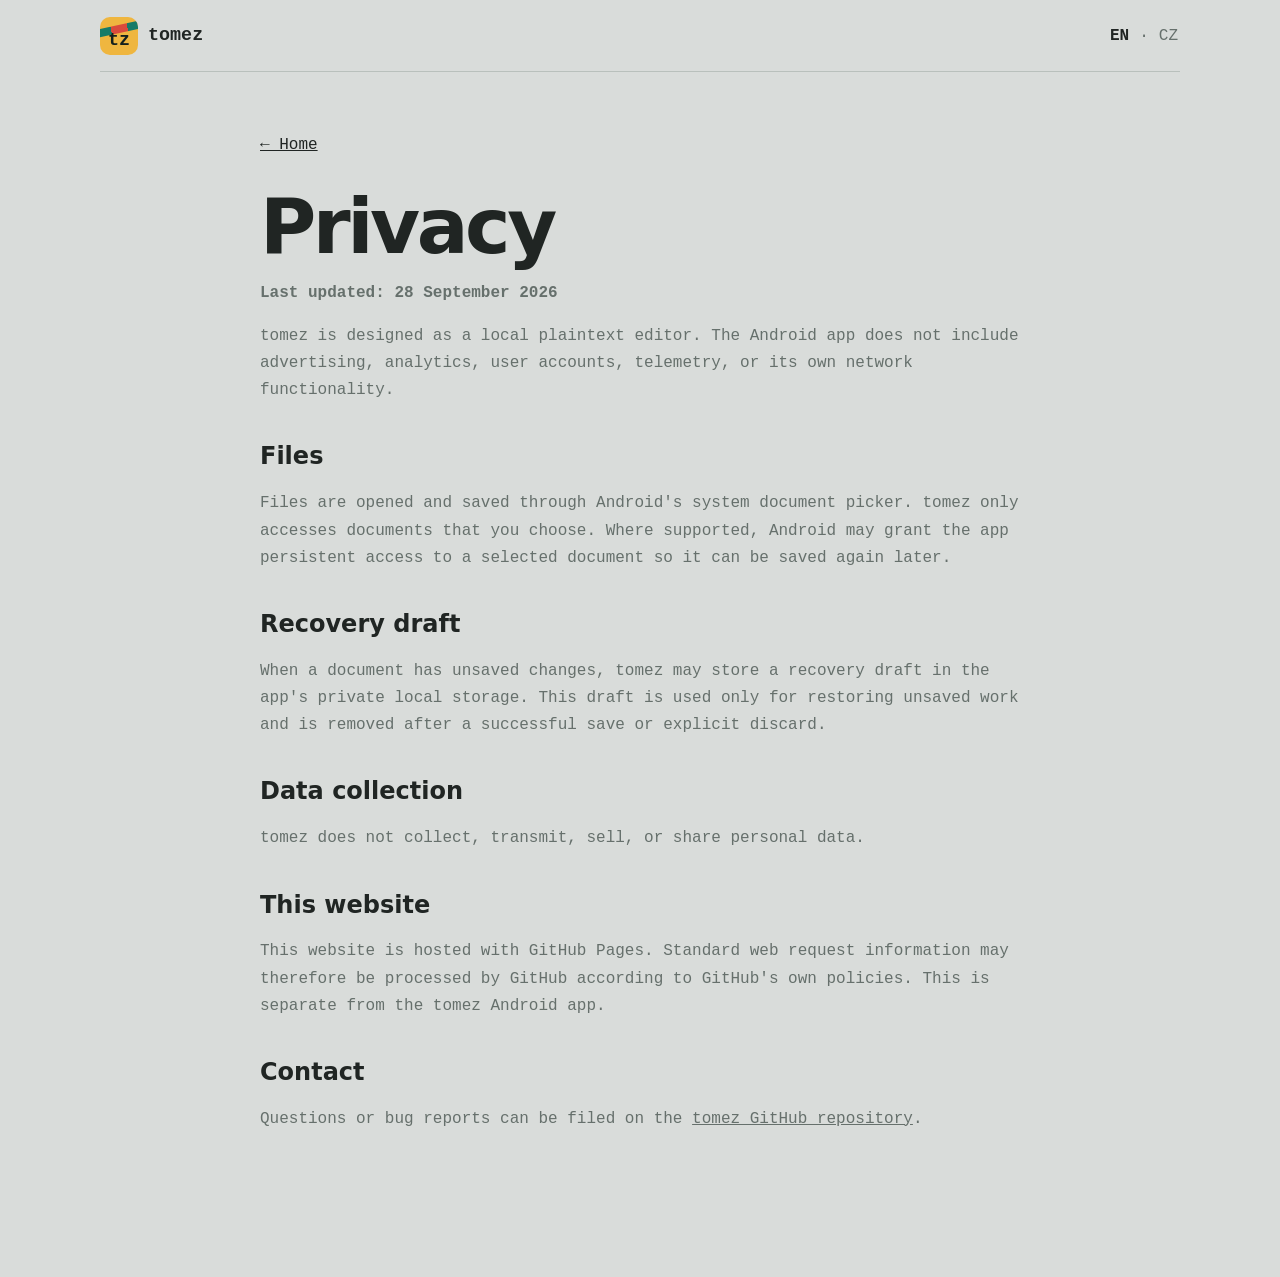
==== docs/privacy.html @ 4f69da72 "Add bilingual GitHub Pages skeleton" ====
<!doctype html>
<html lang="en">
<head>
  <meta charset="utf-8">
  <meta name="viewport" content="width=device-width,initial-scale=1">
  <meta name="theme-color" content="#d9dcda">
  <title>tomez — Privacy</title>
  <link rel="stylesheet" href="style.css">
</head>
<body>
  <header class="top">
    <a class="brand" href="./"><span class="mark" aria-hidden="true"><span>tz</span></span><strong>tomez</strong></a>
    <div class="langs">
      <button type="button" data-lang-button="en">EN</button><span>·</span><button type="button" data-lang-button="cs">CZ</button>
    </div>
  </header>

  <main class="privacy">
    <section data-lang="en">
      <a class="back" href="./">← Home</a>
      <h1>Privacy</h1>
      <p><strong>Last updated: 28 September 2026</strong></p>
      <p>tomez is designed as a local plaintext editor. The Android app does not include advertising, analytics, user accounts, telemetry, or its own network functionality.</p>

      <h2>Files</h2>
      <p>Files are opened and saved through Android's system document picker. tomez only accesses documents that you choose. Where supported, Android may grant the app persistent access to a selected document so it can be saved again later.</p>

      <h2>Recovery draft</h2>
      <p>When a document has unsaved changes, tomez may store a recovery draft in the app's private local storage. This draft is used only for restoring unsaved work and is removed after a successful save or explicit discard.</p>

      <h2>Data collection</h2>
      <p>tomez does not collect, transmit, sell, or share personal data.</p>

      <h2>This website</h2>
      <p>This website is hosted with GitHub Pages. Standard web request information may therefore be processed by GitHub according to GitHub's own policies. This is separate from the tomez Android app.</p>

      <h2>Contact</h2>
      <p>Questions or bug reports can be filed on the <a href="https://github.com/hanenashi/tomez">tomez GitHub repository</a>.</p>
    </section>

    <section data-lang="cs">
      <a class="back" href="./">← Domů</a>
      <h1>Soukromí</h1>
      <p><strong>Poslední aktualizace: 28. září 2026</strong></p>
      <p>tomez je navržen jako lokální editor prostého textu. Aplikace pro Android neobsahuje reklamy, analytiku, uživatelské účty, telemetrii ani vlastní síťové funkce.</p>

      <h2>Soubory</h2>
      <p>Soubory se otevírají a ukládají přes systémový výběr dokumentů Androidu. tomez přistupuje pouze k dokumentům, které sami vyberete. Pokud to Android a poskytovatel souboru dovolí, může aplikace získat trvalé oprávnění k vybranému dokumentu, aby jej bylo možné později znovu uložit.</p>

      <h2>Záchranný koncept</h2>
      <p>Pokud dokument obsahuje neuložené změny, tomez může uložit záchranný koncept do soukromého lokálního úložiště aplikace. Slouží pouze k obnovení neuložené práce a po úspěšném uložení nebo výslovném zahození změn se odstraní.</p>

      <h2>Sběr dat</h2>
      <p>tomez neshromažďuje, neodesílá, neprodává ani nesdílí osobní údaje.</p>

      <h2>Tento web</h2>
      <p>Tento web je hostován pomocí GitHub Pages. GitHub proto může zpracovávat běžné údaje webových požadavků podle vlastních pravidel. To je oddělené od aplikace tomez pro Android.</p>

      <h2>Kontakt</h2>
      <p>Dotazy a hlášení chyb lze posílat přes <a href="https://github.com/hanenashi/tomez">repozitář tomez na GitHubu</a>.</p>
    </section>
  </main>

  <script>
    const blocks = [...document.querySelectorAll('[data-lang]')];
    const buttons = [...document.querySelectorAll('[data-lang-button]')];
    function setLang(lang) {
      const chosen = lang === 'cs' ? 'cs' : 'en';
      document.documentElement.lang = chosen;
      blocks.forEach(el => el.hidden = el.dataset.lang !== chosen);
      buttons.forEach(button => button.classList.toggle('active', button.dataset.langButton === chosen));
      localStorage.setItem('tomez-lang', chosen);
    }
    buttons.forEach(button => button.addEventListener('click', () => setLang(button.dataset.langButton)));
    const saved = localStorage.getItem('tomez-lang');
    setLang(saved || (navigator.language.toLowerCase().startsWith('cs') ? 'cs' : 'en'));
  </script>
</body>
</html>
---- docs/style.css ----
:root {
  color-scheme: light dark;
  --bg: #d9dcda;
  --surface: #eef0ef;
  --ink: #202523;
  --muted: #66706c;
  --line: #b9c0bc;
  --accent: #188b79;
  --warm: #efb63f;
  --red: #d94a3c;
  --green: #167b68;
}

* { box-sizing: border-box; }

html { font-family: ui-monospace, SFMono-Regular, Menlo, Consolas, monospace; }

body {
  margin: 0;
  min-height: 100vh;
  background: var(--bg);
  color: var(--ink);
}

a { color: inherit; }

.top, main, footer {
  width: min(1080px, calc(100% - 32px));
  margin-inline: auto;
}

.top {
  min-height: 72px;
  display: flex;
  align-items: center;
  justify-content: space-between;
  border-bottom: 1px solid var(--line);
}

.brand {
  display: inline-flex;
  align-items: center;
  gap: 10px;
  text-decoration: none;
  font-size: 1.15rem;
}

.mark {
  width: 38px;
  height: 38px;
  border-radius: 10px;
  display: grid;
  place-items: center;
  background: var(--warm);
  overflow: hidden;
  position: relative;
  color: #15211d;
  font-weight: 900;
}

.mark::before {
  content: "";
  position: absolute;
  inset: 8px -6px auto;
  height: 8px;
  background: linear-gradient(90deg, var(--green) 0 34%, var(--red) 34% 67%, var(--green) 67%);
  transform: rotate(-12deg);
}

.mark span { position: relative; z-index: 1; margin-top: 9px; }

.langs { display: flex; gap: 8px; align-items: center; color: var(--muted); }

.langs button {
  border: 0;
  background: transparent;
  color: inherit;
  font: inherit;
  cursor: pointer;
  padding: 8px 2px;
}

.langs button.active { color: var(--ink); font-weight: 700; }

.hero {
  display: grid;
  grid-template-columns: 1.25fr .75fr;
  gap: clamp(32px, 7vw, 88px);
  align-items: center;
  padding: clamp(64px, 10vw, 120px) 0 72px;
}

.eyebrow {
  color: var(--accent);
  font-weight: 700;
  margin: 0 0 14px;
}

h1 {
  font-family: system-ui, sans-serif;
  font-size: clamp(2.45rem, 7vw, 5.6rem);
  line-height: .96;
  letter-spacing: -.045em;
  margin: 0;
  max-width: 850px;
}

.lead {
  color: var(--muted);
  max-width: 720px;
  line-height: 1.7;
  font-size: 1.03rem;
  margin: 28px 0;
}

.actions { display: flex; flex-wrap: wrap; gap: 10px; }

.button {
  display: inline-block;
  border: 1px solid var(--ink);
  padding: 12px 16px;
  text-decoration: none;
  border-radius: 8px;
  font-weight: 700;
}

.button:hover { background: var(--ink); color: var(--surface); }

.button.muted {
  border-color: var(--line);
  color: var(--muted);
  cursor: default;
}

.card {
  aspect-ratio: 1;
  width: min(100%, 340px);
  justify-self: center;
  border-radius: 27%;
  background: #efb63f;
  border: 4px solid #19201e;
  box-shadow: 0 18px 40px rgb(0 0 0 / .12);
  overflow: hidden;
  position: relative;
  display: grid;
  place-items: center;
}

.hatstripe {
  position: absolute;
  width: 130%;
  height: 30%;
  left: -12%;
  top: 13%;
  transform: rotate(-13deg);
  background:
    linear-gradient(#1a201e 0 5%, transparent 5% 95%, #1a201e 95%),
    repeating-linear-gradient(90deg, var(--green) 0 48px, #f5d66c 48px 74px, var(--red) 74px 112px);
}

.mini-logo {
  position: relative;
  font-family: system-ui, sans-serif;
  font-weight: 1000;
  font-size: clamp(5rem, 16vw, 9rem);
  letter-spacing: -.12em;
  margin-right: .12em;
  color: #1a201e;
  transform: translateY(10%);
}

.terminal {
  position: absolute;
  bottom: 9%;
  left: 10%;
  right: 10%;
  border-top: 3px solid #1a201e;
  padding-top: 10px;
  font-weight: 700;
}

.cursor {
  display: inline-block;
  width: .7em;
  height: 1.15em;
  margin-left: .35em;
  vertical-align: -.2em;
  background: var(--green);
}

.features {
  display: grid;
  grid-template-columns: repeat(4, 1fr);
  border-top: 1px solid var(--line);
  border-bottom: 1px solid var(--line);
}

.features article { padding: 28px 24px 32px 0; }

.features article + article {
  border-left: 1px solid var(--line);
  padding-left: 24px;
}

.features h2 {
  font-family: system-ui, sans-serif;
  font-size: 1rem;
  margin: 0 0 10px;
}

.features p {
  color: var(--muted);
  line-height: 1.55;
  font-size: .9rem;
  margin: 0;
}

footer {
  min-height: 92px;
  display: flex;
  align-items: center;
  justify-content: space-between;
  color: var(--muted);
  font-size: .85rem;
}

footer nav { display: flex; gap: 18px; }
footer a { text-decoration: none; }
footer a:hover { color: var(--ink); }

[hidden] { display: none !important; }

.privacy {
  max-width: 760px;
  padding: 64px 0 100px;
}

.privacy h1 { font-size: clamp(2.4rem, 8vw, 4.8rem); }
.privacy h2 { font-family: system-ui, sans-serif; margin-top: 38px; }
.privacy p, .privacy li { color: var(--muted); line-height: 1.7; }
.privacy .back { display: inline-block; margin-bottom: 36px; }

@media (max-width: 760px) {
  .hero { grid-template-columns: 1fr; padding-top: 48px; }
  .card { width: min(72vw, 300px); order: -1; }
  .features { grid-template-columns: 1fr; }
  .features article, .features article + article {
    border-left: 0;
    border-top: 1px solid var(--line);
    padding: 22px 0;
  }
  .features article:first-child { border-top: 0; }
}

@media (prefers-color-scheme: dark) {
  :root {
    --bg: #1c1e22;
    --surface: #26282c;
    --ink: #efefef;
    --muted: #a5a5a5;
    --line: #464646;
    --accent: #97c5c3;
  }
}
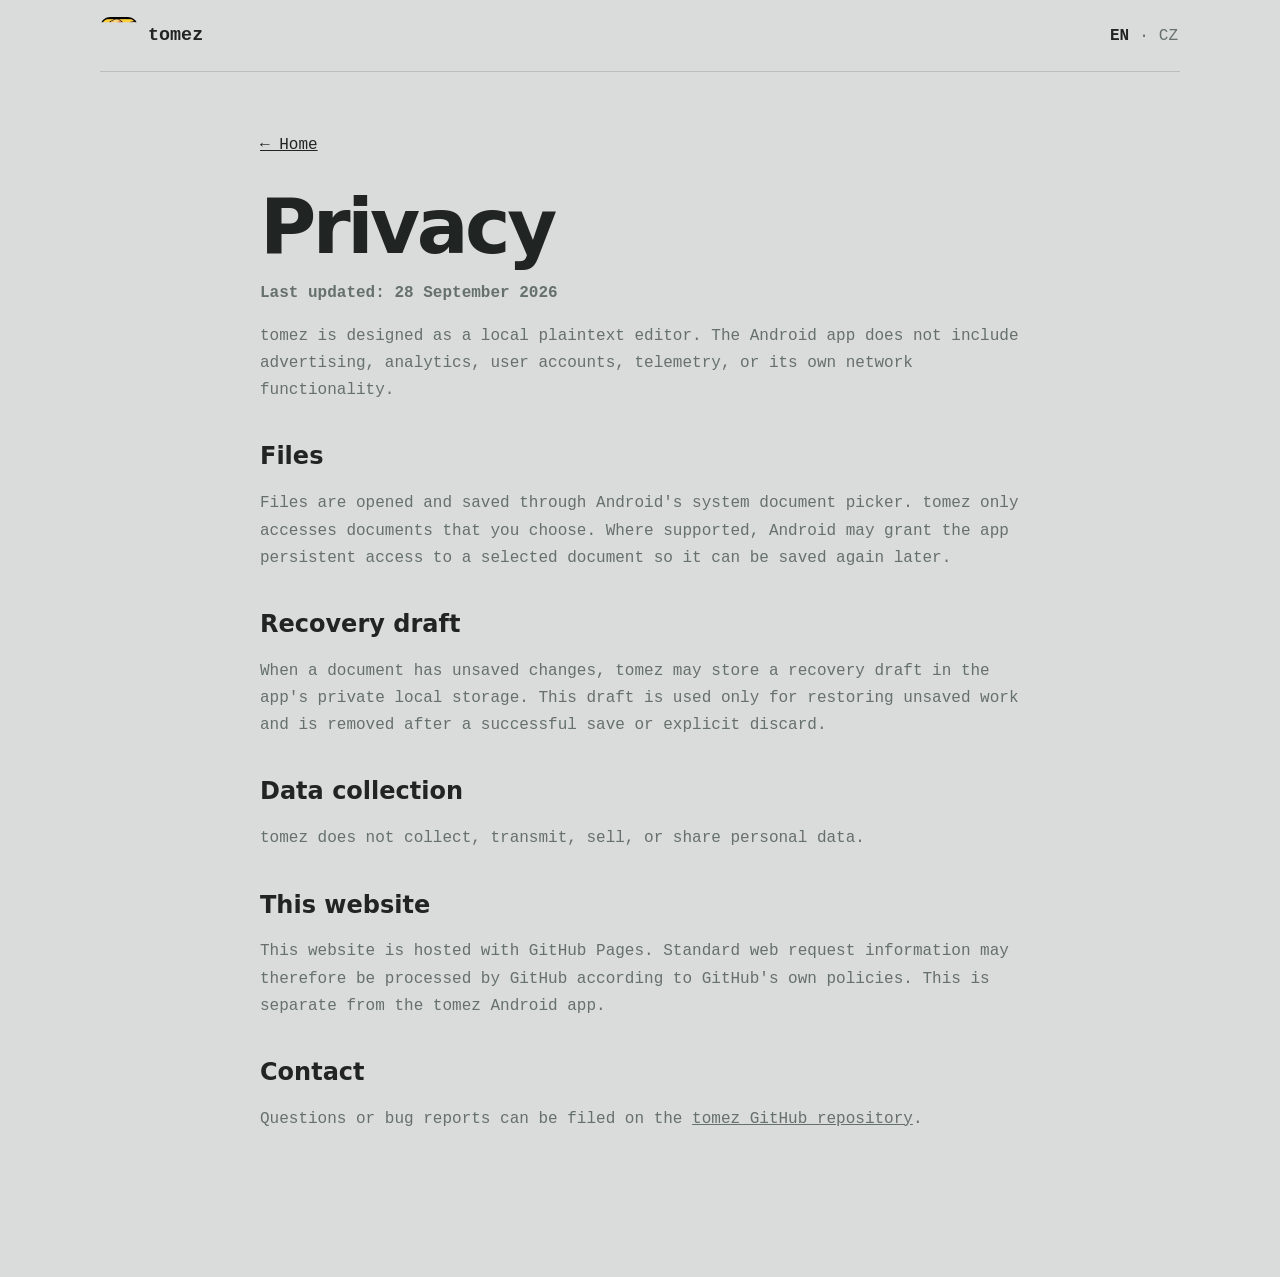
==== commit 7126db36: "Use tomez mascot on site and README" ====
--- a/docs/privacy.html
+++ b/docs/privacy.html
@@ -9,7 +9,7 @@
 </head>
 <body>
   <header class="top">
-    <a class="brand" href="./"><span class="mark" aria-hidden="true"><span>tz</span></span><strong>tomez</strong></a>
+    <a class="brand" href="./"><img class="brand-icon" src="assets/tomez.png" alt="" aria-hidden="true"><strong>tomez</strong></a>
     <div class="langs">
       <button type="button" data-lang-button="en">EN</button><span>·</span><button type="button" data-lang-button="cs">CZ</button>
     </div>
--- a/docs/style.css
+++ b/docs/style.css
@@ -45,29 +45,13 @@
   font-size: 1.15rem;
 }
 
-.mark {
+.brand-icon {
   width: 38px;
   height: 38px;
   border-radius: 10px;
-  display: grid;
-  place-items: center;
-  background: var(--warm);
-  overflow: hidden;
-  position: relative;
-  color: #15211d;
-  font-weight: 900;
-}
-
-.mark::before {
-  content: "";
-  position: absolute;
-  inset: 8px -6px auto;
-  height: 8px;
-  background: linear-gradient(90deg, var(--green) 0 34%, var(--red) 34% 67%, var(--green) 67%);
-  transform: rotate(-12deg);
-}
-
-.mark span { position: relative; z-index: 1; margin-top: 9px; }
+  display: block;
+  object-fit: cover;
+}
 
 .langs { display: flex; gap: 8px; align-items: center; color: var(--muted); }
 
@@ -137,55 +121,15 @@
   width: min(100%, 340px);
   justify-self: center;
   border-radius: 27%;
-  background: #efb63f;
-  border: 4px solid #19201e;
   box-shadow: 0 18px 40px rgb(0 0 0 / .12);
   overflow: hidden;
-  position: relative;
-  display: grid;
-  place-items: center;
-}
-
-.hatstripe {
-  position: absolute;
-  width: 130%;
-  height: 30%;
-  left: -12%;
-  top: 13%;
-  transform: rotate(-13deg);
-  background:
-    linear-gradient(#1a201e 0 5%, transparent 5% 95%, #1a201e 95%),
-    repeating-linear-gradient(90deg, var(--green) 0 48px, #f5d66c 48px 74px, var(--red) 74px 112px);
-}
-
-.mini-logo {
-  position: relative;
-  font-family: system-ui, sans-serif;
-  font-weight: 1000;
-  font-size: clamp(5rem, 16vw, 9rem);
-  letter-spacing: -.12em;
-  margin-right: .12em;
-  color: #1a201e;
-  transform: translateY(10%);
-}
-
-.terminal {
-  position: absolute;
-  bottom: 9%;
-  left: 10%;
-  right: 10%;
-  border-top: 3px solid #1a201e;
-  padding-top: 10px;
-  font-weight: 700;
-}
-
-.cursor {
-  display: inline-block;
-  width: .7em;
-  height: 1.15em;
-  margin-left: .35em;
-  vertical-align: -.2em;
-  background: var(--green);
+}
+
+.hero-mascot {
+  width: 100%;
+  height: 100%;
+  display: block;
+  object-fit: cover;
 }
 
 .features {
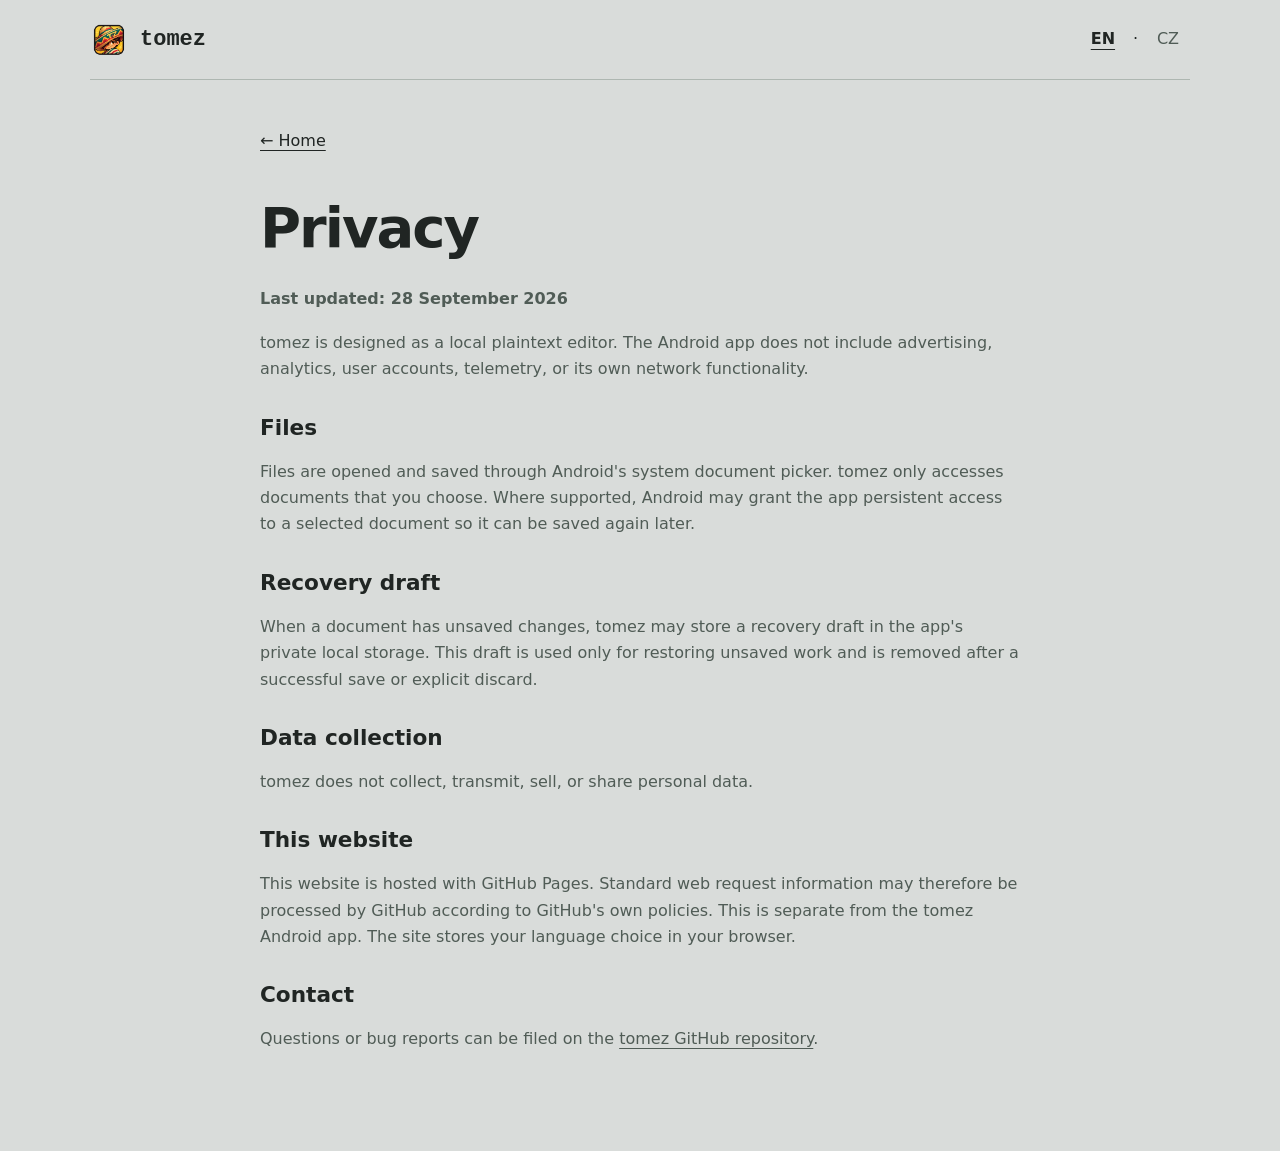
==== commit 4658637c: "Rewrite Pages copy and add illustrated quick help" ====
--- a/docs/privacy.html
+++ b/docs/privacy.html
@@ -9,7 +9,7 @@
 </head>
 <body>
   <header class="top">
-    <a class="brand" href="./"><img class="brand-icon" src="assets/tomez.png" alt="" aria-hidden="true"><strong>tomez</strong></a>
+    <a class="brand" href="./"><img class="brand-icon" src="assets/icon.png" alt="" aria-hidden="true"><strong>tomez</strong></a>
     <div class="langs">
       <button type="button" data-lang-button="en">EN</button><span>·</span><button type="button" data-lang-button="cs">CZ</button>
     </div>
@@ -32,13 +32,13 @@
       <p>tomez does not collect, transmit, sell, or share personal data.</p>
 
       <h2>This website</h2>
-      <p>This website is hosted with GitHub Pages. Standard web request information may therefore be processed by GitHub according to GitHub's own policies. This is separate from the tomez Android app.</p>
+      <p>This website is hosted with GitHub Pages. Standard web request information may therefore be processed by GitHub according to GitHub's own policies. This is separate from the tomez Android app. The site stores your language choice in your browser.</p>
 
       <h2>Contact</h2>
       <p>Questions or bug reports can be filed on the <a href="https://github.com/hanenashi/tomez">tomez GitHub repository</a>.</p>
     </section>
 
-    <section data-lang="cs">
+    <section data-lang="cs" lang="cs" hidden>
       <a class="back" href="./">← Domů</a>
       <h1>Soukromí</h1>
       <p><strong>Poslední aktualizace: 28. září 2026</strong></p>
@@ -54,26 +54,13 @@
       <p>tomez neshromažďuje, neodesílá, neprodává ani nesdílí osobní údaje.</p>
 
       <h2>Tento web</h2>
-      <p>Tento web je hostován pomocí GitHub Pages. GitHub proto může zpracovávat běžné údaje webových požadavků podle vlastních pravidel. To je oddělené od aplikace tomez pro Android.</p>
+      <p>Tento web je hostován pomocí GitHub Pages. GitHub proto může zpracovávat běžné údaje webových požadavků podle vlastních pravidel. To je oddělené od aplikace tomez pro Android. Web si v prohlížeči pamatuje zvolený jazyk.</p>
 
       <h2>Kontakt</h2>
       <p>Dotazy a hlášení chyb lze posílat přes <a href="https://github.com/hanenashi/tomez">repozitář tomez na GitHubu</a>.</p>
     </section>
   </main>
 
-  <script>
-    const blocks = [...document.querySelectorAll('[data-lang]')];
-    const buttons = [...document.querySelectorAll('[data-lang-button]')];
-    function setLang(lang) {
-      const chosen = lang === 'cs' ? 'cs' : 'en';
-      document.documentElement.lang = chosen;
-      blocks.forEach(el => el.hidden = el.dataset.lang !== chosen);
-      buttons.forEach(button => button.classList.toggle('active', button.dataset.langButton === chosen));
-      localStorage.setItem('tomez-lang', chosen);
-    }
-    buttons.forEach(button => button.addEventListener('click', () => setLang(button.dataset.langButton)));
-    const saved = localStorage.getItem('tomez-lang');
-    setLang(saved || (navigator.language.toLowerCase().startsWith('cs') ? 'cs' : 'en'));
-  </script>
+  <script src="language.js" defer></script>
 </body>
 </html>
--- a/docs/style.css
+++ b/docs/style.css
@@ -1,208 +1,57 @@
-:root {
-  color-scheme: light dark;
-  --bg: #d9dcda;
-  --surface: #eef0ef;
-  --ink: #202523;
-  --muted: #66706c;
-  --line: #b9c0bc;
-  --accent: #188b79;
-  --warm: #efb63f;
-  --red: #d94a3c;
-  --green: #167b68;
+:root { color-scheme: light dark; --bg:#d9dcda; --ink:#202523; --muted:#505c56; --line:#aeb7b1; --accent:#205e4d; }
+* { box-sizing:border-box; }
+html { font-family:system-ui,sans-serif; scroll-behavior:smooth; }
+body { margin:0; background:var(--bg); color:var(--ink); line-height:1.65; }
+a { color:inherit; text-underline-offset:4px; }
+a:hover { color:var(--accent); }
+button, a { -webkit-tap-highlight-color:transparent; }
+:focus-visible { outline:2px solid var(--accent); outline-offset:5px; }
+.top, main, footer { width:min(1100px,calc(100% - 48px)); margin-inline:auto; }
+.top { min-height:80px; display:flex; align-items:center; justify-content:space-between; border-bottom:1px solid var(--line); }
+.brand { display:flex; align-items:center; gap:12px; text-decoration:none; font:600 22px ui-monospace,monospace; }
+.brand-icon { width:38px; height:38px; border-radius:8px; }
+.langs { display:flex; align-items:center; gap:8px; }
+.langs button { min-width:44px; min-height:44px; border:0; background:none; color:var(--muted); font:inherit; cursor:pointer; }
+.langs button.active { color:var(--ink); font-weight:700; text-decoration:underline; text-underline-offset:5px; }
+h1,h2 { font-weight:600; line-height:1.2; }
+h1 { font-size:clamp(2.1rem,5vw,3.5rem); letter-spacing:-.035em; max-width:760px; margin:12px 0 24px; }
+h2 { font-size:1.35rem; margin:0 0 18px; }
+p { margin:0 0 18px; }
+.intro { padding:64px 0 44px; max-width:800px; }
+.eyebrow, .spec, dt { font-family:ui-monospace,SFMono-Regular,Consolas,monospace; }
+.eyebrow { font-size:.85rem; color:var(--accent); margin-bottom:16px; }
+.lead { font-size:1.16rem; max-width:720px; }
+.spec, .small, figcaption { color:var(--muted); font-size:.88rem; }
+.actions { display:flex; flex-wrap:wrap; gap:14px 28px; margin:24px 0 18px; font-weight:600; }
+.quick { border-block:1px solid var(--line); padding:30px 0; scroll-margin-top:24px; }
+.quick ol { padding-left:24px; margin:0 0 18px; }
+.quick li { padding:4px 0 4px 6px; }
+.quick p { margin:0; max-width:800px; color:var(--muted); }
+.guide { display:grid; grid-template-columns:repeat(3,minmax(0,1fr)); gap:34px; padding:44px 0 8px; }
+.guide article { display:flex; flex-direction:column; }
+.guide article > p:not(.eyebrow) { color:var(--muted); }
+figure { margin:12px 0 0; margin-top:auto; padding-top:12px; }
+figure a { display:block; }
+figure img { display:block; width:100%; height:auto; border:1px solid var(--line); border-radius:4px; }
+figcaption { margin-top:12px; line-height:1.5; }
+.reference { border-top:1px solid var(--line); margin-top:38px; padding:36px 0; display:grid; grid-template-columns:1.2fr 1fr; gap:60px; }
+dl { display:grid; grid-template-columns:80px 1fr; gap:14px 18px; margin:0 0 22px; }
+dt { font-weight:600; } dd { margin:0; color:var(--muted); }
+.reference p { color:var(--muted); }
+footer { display:flex; flex-wrap:wrap; align-items:center; justify-content:space-between; gap:16px; padding:26px 0; border-top:1px solid var(--line); color:var(--muted); font-size:.85rem; }
+footer nav { display:flex; flex-wrap:wrap; gap:24px; }
+[hidden] { display:none !important; }
+.privacy { max-width:760px; padding:48px 0 80px; }
+.privacy .back { display:inline-block; margin-bottom:28px; }
+.privacy h2 { margin-top:32px; }
+.privacy p { color:var(--muted); }
+@media(max-width:760px) {
+ .top,main,footer { width:calc(100% - 32px); }
+ .intro { padding:40px 0 28px; }
+ .guide,.reference { grid-template-columns:1fr; gap:36px; }
+ .guide article { display:block; border-bottom:1px solid var(--line); padding-bottom:30px; }
+ figure { max-width:340px; margin:24px auto 0; padding:0; }
+ .reference { margin-top:24px; }
 }
-
-* { box-sizing: border-box; }
-
-html { font-family: ui-monospace, SFMono-Regular, Menlo, Consolas, monospace; }
-
-body {
-  margin: 0;
-  min-height: 100vh;
-  background: var(--bg);
-  color: var(--ink);
-}
-
-a { color: inherit; }
-
-.top, main, footer {
-  width: min(1080px, calc(100% - 32px));
-  margin-inline: auto;
-}
-
-.top {
-  min-height: 72px;
-  display: flex;
-  align-items: center;
-  justify-content: space-between;
-  border-bottom: 1px solid var(--line);
-}
-
-.brand {
-  display: inline-flex;
-  align-items: center;
-  gap: 10px;
-  text-decoration: none;
-  font-size: 1.15rem;
-}
-
-.brand-icon {
-  width: 38px;
-  height: 38px;
-  border-radius: 10px;
-  display: block;
-  object-fit: cover;
-}
-
-.langs { display: flex; gap: 8px; align-items: center; color: var(--muted); }
-
-.langs button {
-  border: 0;
-  background: transparent;
-  color: inherit;
-  font: inherit;
-  cursor: pointer;
-  padding: 8px 2px;
-}
-
-.langs button.active { color: var(--ink); font-weight: 700; }
-
-.hero {
-  display: grid;
-  grid-template-columns: 1.25fr .75fr;
-  gap: clamp(32px, 7vw, 88px);
-  align-items: center;
-  padding: clamp(64px, 10vw, 120px) 0 72px;
-}
-
-.eyebrow {
-  color: var(--accent);
-  font-weight: 700;
-  margin: 0 0 14px;
-}
-
-h1 {
-  font-family: system-ui, sans-serif;
-  font-size: clamp(2.45rem, 7vw, 5.6rem);
-  line-height: .96;
-  letter-spacing: -.045em;
-  margin: 0;
-  max-width: 850px;
-}
-
-.lead {
-  color: var(--muted);
-  max-width: 720px;
-  line-height: 1.7;
-  font-size: 1.03rem;
-  margin: 28px 0;
-}
-
-.actions { display: flex; flex-wrap: wrap; gap: 10px; }
-
-.button {
-  display: inline-block;
-  border: 1px solid var(--ink);
-  padding: 12px 16px;
-  text-decoration: none;
-  border-radius: 8px;
-  font-weight: 700;
-}
-
-.button:hover { background: var(--ink); color: var(--surface); }
-
-.button.muted {
-  border-color: var(--line);
-  color: var(--muted);
-  cursor: default;
-}
-
-.card {
-  aspect-ratio: 1;
-  width: min(100%, 340px);
-  justify-self: center;
-  border-radius: 27%;
-  box-shadow: 0 18px 40px rgb(0 0 0 / .12);
-  overflow: hidden;
-}
-
-.hero-mascot {
-  width: 100%;
-  height: 100%;
-  display: block;
-  object-fit: cover;
-}
-
-.features {
-  display: grid;
-  grid-template-columns: repeat(4, 1fr);
-  border-top: 1px solid var(--line);
-  border-bottom: 1px solid var(--line);
-}
-
-.features article { padding: 28px 24px 32px 0; }
-
-.features article + article {
-  border-left: 1px solid var(--line);
-  padding-left: 24px;
-}
-
-.features h2 {
-  font-family: system-ui, sans-serif;
-  font-size: 1rem;
-  margin: 0 0 10px;
-}
-
-.features p {
-  color: var(--muted);
-  line-height: 1.55;
-  font-size: .9rem;
-  margin: 0;
-}
-
-footer {
-  min-height: 92px;
-  display: flex;
-  align-items: center;
-  justify-content: space-between;
-  color: var(--muted);
-  font-size: .85rem;
-}
-
-footer nav { display: flex; gap: 18px; }
-footer a { text-decoration: none; }
-footer a:hover { color: var(--ink); }
-
-[hidden] { display: none !important; }
-
-.privacy {
-  max-width: 760px;
-  padding: 64px 0 100px;
-}
-
-.privacy h1 { font-size: clamp(2.4rem, 8vw, 4.8rem); }
-.privacy h2 { font-family: system-ui, sans-serif; margin-top: 38px; }
-.privacy p, .privacy li { color: var(--muted); line-height: 1.7; }
-.privacy .back { display: inline-block; margin-bottom: 36px; }
-
-@media (max-width: 760px) {
-  .hero { grid-template-columns: 1fr; padding-top: 48px; }
-  .card { width: min(72vw, 300px); order: -1; }
-  .features { grid-template-columns: 1fr; }
-  .features article, .features article + article {
-    border-left: 0;
-    border-top: 1px solid var(--line);
-    padding: 22px 0;
-  }
-  .features article:first-child { border-top: 0; }
-}
-
-@media (prefers-color-scheme: dark) {
-  :root {
-    --bg: #1c1e22;
-    --surface: #26282c;
-    --ink: #efefef;
-    --muted: #a5a5a5;
-    --line: #464646;
-    --accent: #97c5c3;
-  }
-}+@media(prefers-color-scheme:dark) { :root { --bg:#1c1e22; --ink:#efefef; --muted:#b3bbb6; --line:#505852; --accent:#a4c8b8; } }
+@media(prefers-reduced-motion:reduce) { html { scroll-behavior:auto; } }
